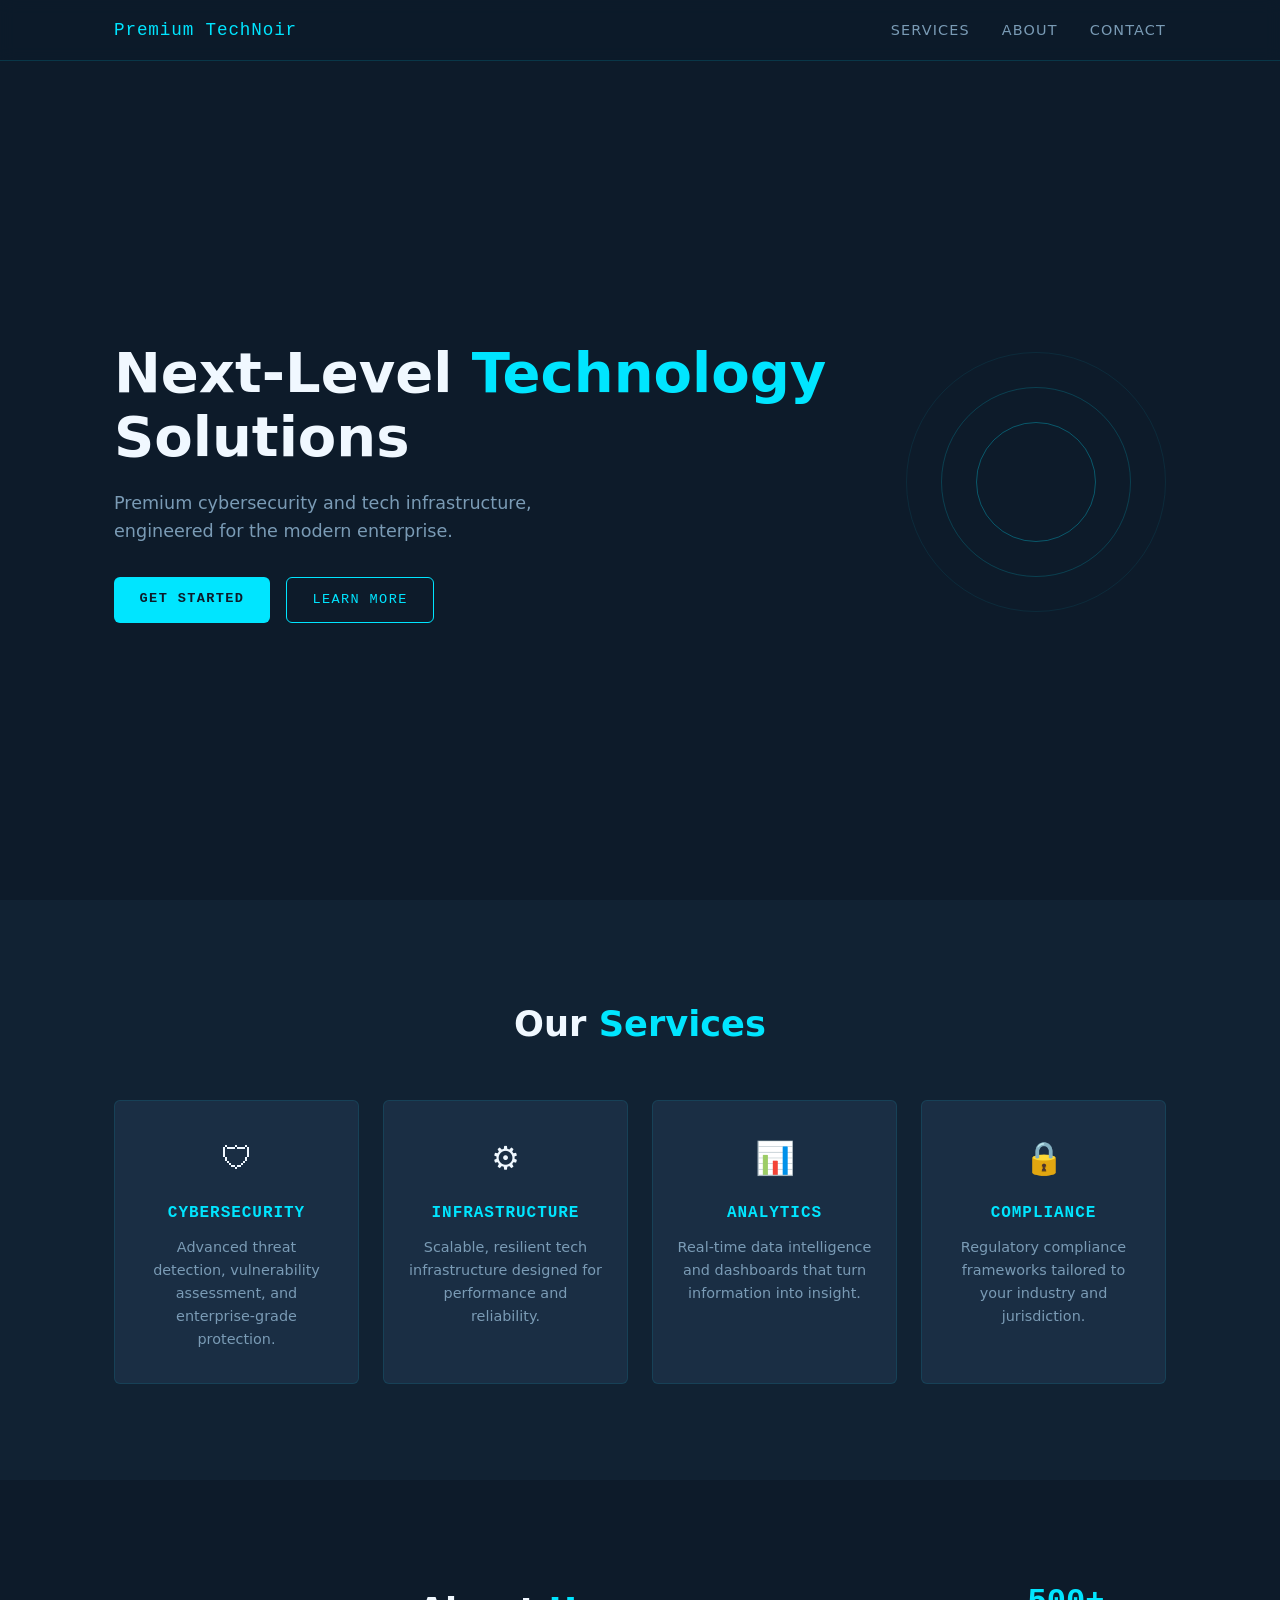
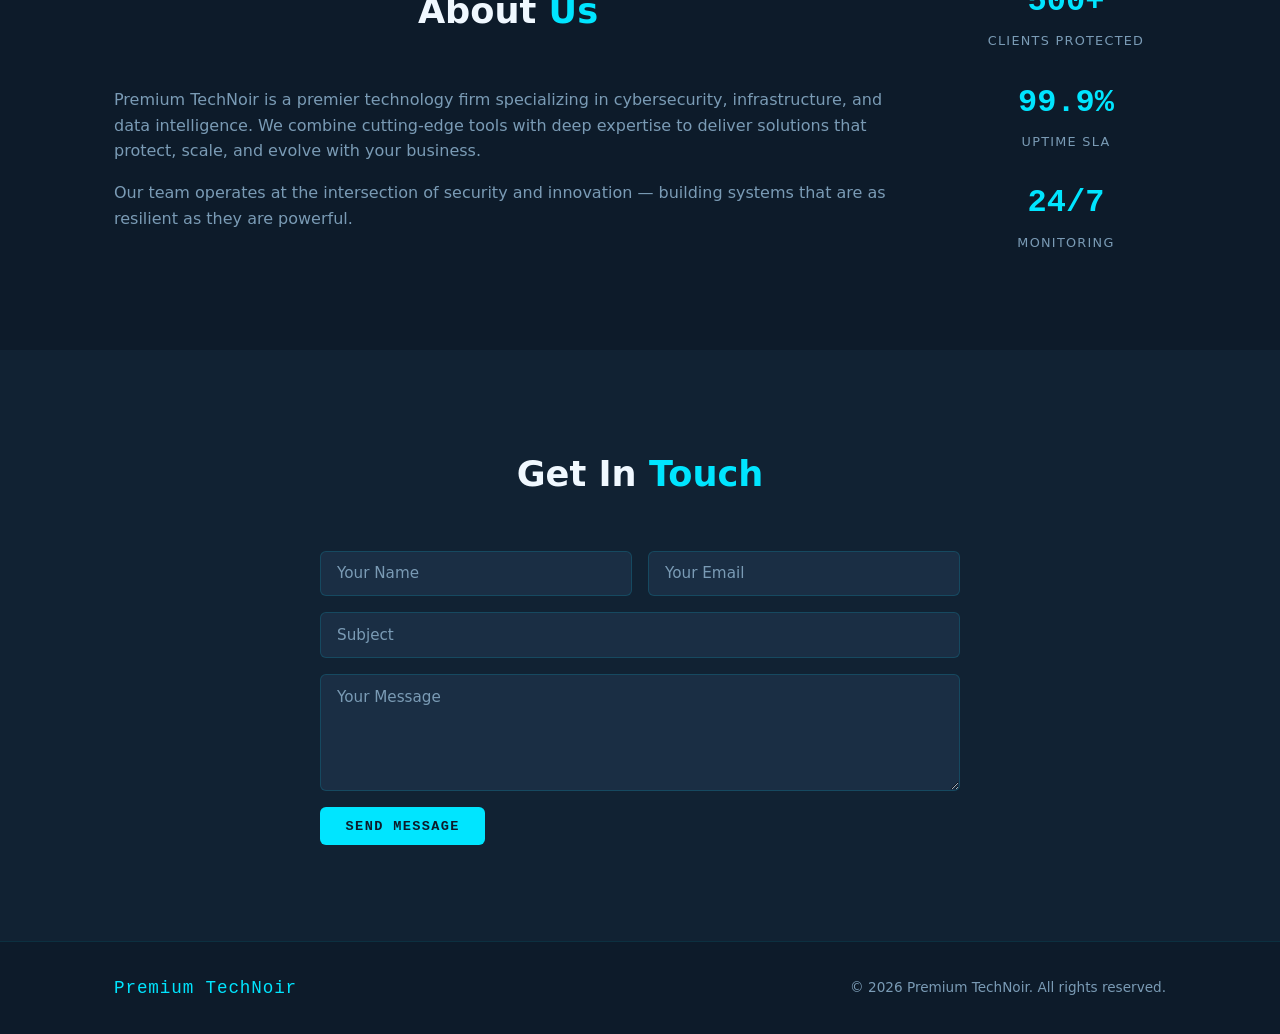
==== index.html @ f31e82f6 "Initial commit — Premium TechNoir website" ====
<!DOCTYPE html>
<html lang="en">
<head>
  <meta charset="UTF-8" />
  <meta name="viewport" content="width=device-width, initial-scale=1.0" />
  <title>Premium TechNoir</title>
  <link rel="stylesheet" href="styles.css" />
</head>
<body>
  <header class="site-header">
    <nav class="nav">
      <div class="nav-brand">
        <span class="brand-name">Premium TechNoir</span>
      </div>
      <ul class="nav-links">
        <li><a href="#services">Services</a></li>
        <li><a href="#about">About</a></li>
        <li><a href="#contact">Contact</a></li>
      </ul>
      <button class="nav-toggle" aria-label="Toggle menu">&#9776;</button>
    </nav>
  </header>

  <main>
    <section class="hero">
      <div class="hero-content">
        <h1 class="hero-title">
          Next-Level <span class="accent">Technology</span><br />
          Solutions
        </h1>
        <p class="hero-subtitle">
          Premium cybersecurity and tech infrastructure, engineered for the modern enterprise.
        </p>
        <div class="hero-cta">
          <a href="#contact" class="btn btn-primary">Get Started</a>
          <a href="#services" class="btn btn-outline">Learn More</a>
        </div>
      </div>
      <div class="hero-graphic">
        <div class="shield-ring ring-1"></div>
        <div class="shield-ring ring-2"></div>
        <div class="shield-ring ring-3"></div>
      </div>
    </section>

    <section id="services" class="services">
      <div class="container">
        <h2 class="section-title">Our <span class="accent">Services</span></h2>
        <div class="services-grid">
          <div class="service-card">
            <div class="service-icon">&#128737;</div>
            <h3>Cybersecurity</h3>
            <p>Advanced threat detection, vulnerability assessment, and enterprise-grade protection.</p>
          </div>
          <div class="service-card">
            <div class="service-icon">&#9881;</div>
            <h3>Infrastructure</h3>
            <p>Scalable, resilient tech infrastructure designed for performance and reliability.</p>
          </div>
          <div class="service-card">
            <div class="service-icon">&#128202;</div>
            <h3>Analytics</h3>
            <p>Real-time data intelligence and dashboards that turn information into insight.</p>
          </div>
          <div class="service-card">
            <div class="service-icon">&#128274;</div>
            <h3>Compliance</h3>
            <p>Regulatory compliance frameworks tailored to your industry and jurisdiction.</p>
          </div>
        </div>
      </div>
    </section>

    <section id="about" class="about">
      <div class="container about-inner">
        <div class="about-text">
          <h2 class="section-title">About <span class="accent">Us</span></h2>
          <p>
            Premium TechNoir is a premier technology firm specializing in cybersecurity,
            infrastructure, and data intelligence. We combine cutting-edge tools with
            deep expertise to deliver solutions that protect, scale, and evolve with your business.
          </p>
          <p>
            Our team operates at the intersection of security and innovation —
            building systems that are as resilient as they are powerful.
          </p>
        </div>
        <div class="about-stats">
          <div class="stat">
            <span class="stat-number accent">500+</span>
            <span class="stat-label">Clients Protected</span>
          </div>
          <div class="stat">
            <span class="stat-number accent">99.9%</span>
            <span class="stat-label">Uptime SLA</span>
          </div>
          <div class="stat">
            <span class="stat-number accent">24/7</span>
            <span class="stat-label">Monitoring</span>
          </div>
        </div>
      </div>
    </section>

    <section id="contact" class="contact">
      <div class="container">
        <h2 class="section-title">Get In <span class="accent">Touch</span></h2>
        <form class="contact-form" id="contactForm">
          <div class="form-row">
            <input type="text" name="name" placeholder="Your Name" required />
            <input type="email" name="email" placeholder="Your Email" required />
          </div>
          <input type="text" name="subject" placeholder="Subject" />
          <textarea name="message" rows="5" placeholder="Your Message" required></textarea>
          <button type="submit" class="btn btn-primary">Send Message</button>
        </form>
      </div>
    </section>
  </main>

  <footer class="site-footer">
    <div class="container">
      <span class="brand-name">Premium TechNoir</span>
      <p class="footer-copy">&copy; 2026 Premium TechNoir. All rights reserved.</p>
    </div>
  </footer>

  <script src="script.js"></script>
</body>
</html>
---- styles.css ----
/* ── Brand tokens ── */
:root {
  --cyan:       #00E5FF;
  --cyan-dim:   #00B4D8;
  --navy:       #0D1B2A;
  --navy-mid:   #112233;
  --navy-light: #1A2E44;
  --white:      #F0F8FF;
  --muted:      #7A9BB5;
  --font-mono:  'Courier New', Courier, monospace;
  --font-sans:  'Segoe UI', system-ui, sans-serif;
  --radius:     6px;
  --transition: 0.25s ease;
}

/* ── Reset ── */
*, *::before, *::after { box-sizing: border-box; margin: 0; padding: 0; }
html { scroll-behavior: smooth; }

body {
  background: var(--navy);
  color: var(--white);
  font-family: var(--font-sans);
  line-height: 1.6;
}

a { color: var(--cyan); text-decoration: none; }
a:hover { color: var(--white); }

.container {
  max-width: 1100px;
  margin: 0 auto;
  padding: 0 1.5rem;
}

.accent { color: var(--cyan); }

/* ── Header / Nav ── */
.site-header {
  position: fixed;
  top: 0; left: 0; right: 0;
  z-index: 100;
  background: rgba(13, 27, 42, 0.92);
  backdrop-filter: blur(8px);
  border-bottom: 1px solid rgba(0, 229, 255, 0.15);
}

.nav {
  max-width: 1100px;
  margin: 0 auto;
  padding: 1rem 1.5rem;
  display: flex;
  align-items: center;
  justify-content: space-between;
}

.brand-name {
  font-family: var(--font-mono);
  font-size: 1.1rem;
  color: var(--cyan);
  letter-spacing: 0.05em;
}

.nav-links {
  list-style: none;
  display: flex;
  gap: 2rem;
}

.nav-links a {
  font-size: 0.9rem;
  letter-spacing: 0.08em;
  text-transform: uppercase;
  color: var(--muted);
  transition: color var(--transition);
}

.nav-links a:hover { color: var(--cyan); }

.nav-toggle {
  display: none;
  background: none;
  border: none;
  color: var(--cyan);
  font-size: 1.4rem;
  cursor: pointer;
}

/* ── Buttons ── */
.btn {
  display: inline-block;
  padding: 0.7rem 1.6rem;
  border-radius: var(--radius);
  font-family: var(--font-mono);
  font-size: 0.85rem;
  letter-spacing: 0.1em;
  text-transform: uppercase;
  transition: all var(--transition);
  cursor: pointer;
  border: none;
}

.btn-primary {
  background: var(--cyan);
  color: var(--navy);
  font-weight: 700;
}

.btn-primary:hover {
  background: var(--white);
  color: var(--navy);
  transform: translateY(-2px);
  box-shadow: 0 0 20px rgba(0, 229, 255, 0.4);
}

.btn-outline {
  background: transparent;
  color: var(--cyan);
  border: 1px solid var(--cyan);
}

.btn-outline:hover {
  background: rgba(0, 229, 255, 0.1);
  transform: translateY(-2px);
}

/* ── Hero ── */
.hero {
  min-height: 100vh;
  display: flex;
  align-items: center;
  padding: 8rem 1.5rem 4rem;
  max-width: 1100px;
  margin: 0 auto;
  gap: 3rem;
}

.hero-content { flex: 1; }

.hero-title {
  font-size: clamp(2rem, 5vw, 3.5rem);
  font-weight: 700;
  line-height: 1.15;
  margin-bottom: 1.2rem;
}

.hero-subtitle {
  font-size: 1.1rem;
  color: var(--muted);
  max-width: 500px;
  margin-bottom: 2rem;
}

.hero-cta { display: flex; gap: 1rem; flex-wrap: wrap; }

/* ── Animated rings (decorative) ── */
.hero-graphic {
  flex: 0 0 260px;
  position: relative;
  height: 260px;
  display: flex;
  align-items: center;
  justify-content: center;
}

.shield-ring {
  position: absolute;
  border-radius: 50%;
  border: 1px solid rgba(0, 229, 255, 0.3);
  animation: pulse 3s ease-in-out infinite;
}

.ring-1 { width: 120px; height: 120px; animation-delay: 0s; }
.ring-2 { width: 190px; height: 190px; animation-delay: 0.6s; border-color: rgba(0, 229, 255, 0.18); }
.ring-3 { width: 260px; height: 260px; animation-delay: 1.2s; border-color: rgba(0, 229, 255, 0.08); }

@keyframes pulse {
  0%, 100% { transform: scale(1);   opacity: 1; }
  50%       { transform: scale(1.05); opacity: 0.6; }
}

/* ── Services ── */
.services {
  padding: 6rem 0;
  background: var(--navy-mid);
}

.section-title {
  font-size: clamp(1.5rem, 3vw, 2.2rem);
  font-weight: 700;
  margin-bottom: 3rem;
  text-align: center;
}

.services-grid {
  display: grid;
  grid-template-columns: repeat(auto-fit, minmax(220px, 1fr));
  gap: 1.5rem;
}

.service-card {
  background: var(--navy-light);
  border: 1px solid rgba(0, 229, 255, 0.1);
  border-radius: var(--radius);
  padding: 2rem 1.5rem;
  text-align: center;
  transition: border-color var(--transition), transform var(--transition), box-shadow var(--transition);
}

.service-card:hover {
  border-color: var(--cyan);
  transform: translateY(-4px);
  box-shadow: 0 0 24px rgba(0, 229, 255, 0.15);
}

.service-icon {
  font-size: 2rem;
  margin-bottom: 1rem;
}

.service-card h3 {
  font-family: var(--font-mono);
  color: var(--cyan);
  margin-bottom: 0.6rem;
  font-size: 1rem;
  letter-spacing: 0.06em;
  text-transform: uppercase;
}

.service-card p { color: var(--muted); font-size: 0.9rem; }

/* ── About ── */
.about { padding: 6rem 0; }

.about-inner {
  display: flex;
  gap: 4rem;
  align-items: center;
  flex-wrap: wrap;
}

.about-text { flex: 1; min-width: 280px; }
.about-text p { color: var(--muted); margin-bottom: 1rem; }

.about-stats {
  display: flex;
  flex-direction: column;
  gap: 1.5rem;
  flex: 0 0 200px;
}

.stat { text-align: center; }

.stat-number {
  display: block;
  font-family: var(--font-mono);
  font-size: 2rem;
  font-weight: 700;
}

.stat-label {
  font-size: 0.8rem;
  text-transform: uppercase;
  letter-spacing: 0.1em;
  color: var(--muted);
}

/* ── Contact ── */
.contact {
  padding: 6rem 0;
  background: var(--navy-mid);
}

.contact-form {
  display: flex;
  flex-direction: column;
  gap: 1rem;
  max-width: 640px;
  margin: 0 auto;
}

.form-row {
  display: grid;
  grid-template-columns: 1fr 1fr;
  gap: 1rem;
}

.contact-form input,
.contact-form textarea {
  background: var(--navy-light);
  border: 1px solid rgba(0, 229, 255, 0.15);
  border-radius: var(--radius);
  padding: 0.8rem 1rem;
  color: var(--white);
  font-family: var(--font-sans);
  font-size: 0.95rem;
  transition: border-color var(--transition);
  width: 100%;
}

.contact-form input:focus,
.contact-form textarea:focus {
  outline: none;
  border-color: var(--cyan);
  box-shadow: 0 0 0 2px rgba(0, 229, 255, 0.15);
}

.contact-form input::placeholder,
.contact-form textarea::placeholder { color: var(--muted); }

.contact-form .btn { align-self: flex-start; }

/* ── Footer ── */
.site-footer {
  border-top: 1px solid rgba(0, 229, 255, 0.1);
  padding: 2rem 0;
}

.site-footer .container {
  display: flex;
  align-items: center;
  justify-content: space-between;
  flex-wrap: wrap;
  gap: 1rem;
}

.footer-copy { color: var(--muted); font-size: 0.85rem; }

/* ── Mobile ── */
@media (max-width: 768px) {
  .nav-links { display: none; }
  .nav-links.open {
    display: flex;
    flex-direction: column;
    position: absolute;
    top: 100%;
    left: 0; right: 0;
    background: var(--navy-mid);
    padding: 1.5rem;
    border-bottom: 1px solid rgba(0, 229, 255, 0.1);
    gap: 1rem;
  }
  .nav-toggle { display: block; }
  .hero { flex-direction: column; text-align: center; }
  .hero-graphic { display: none; }
  .hero-cta { justify-content: center; }
  .form-row { grid-template-columns: 1fr; }
  .about-stats { flex-direction: row; flex: unset; width: 100%; justify-content: space-around; }
}
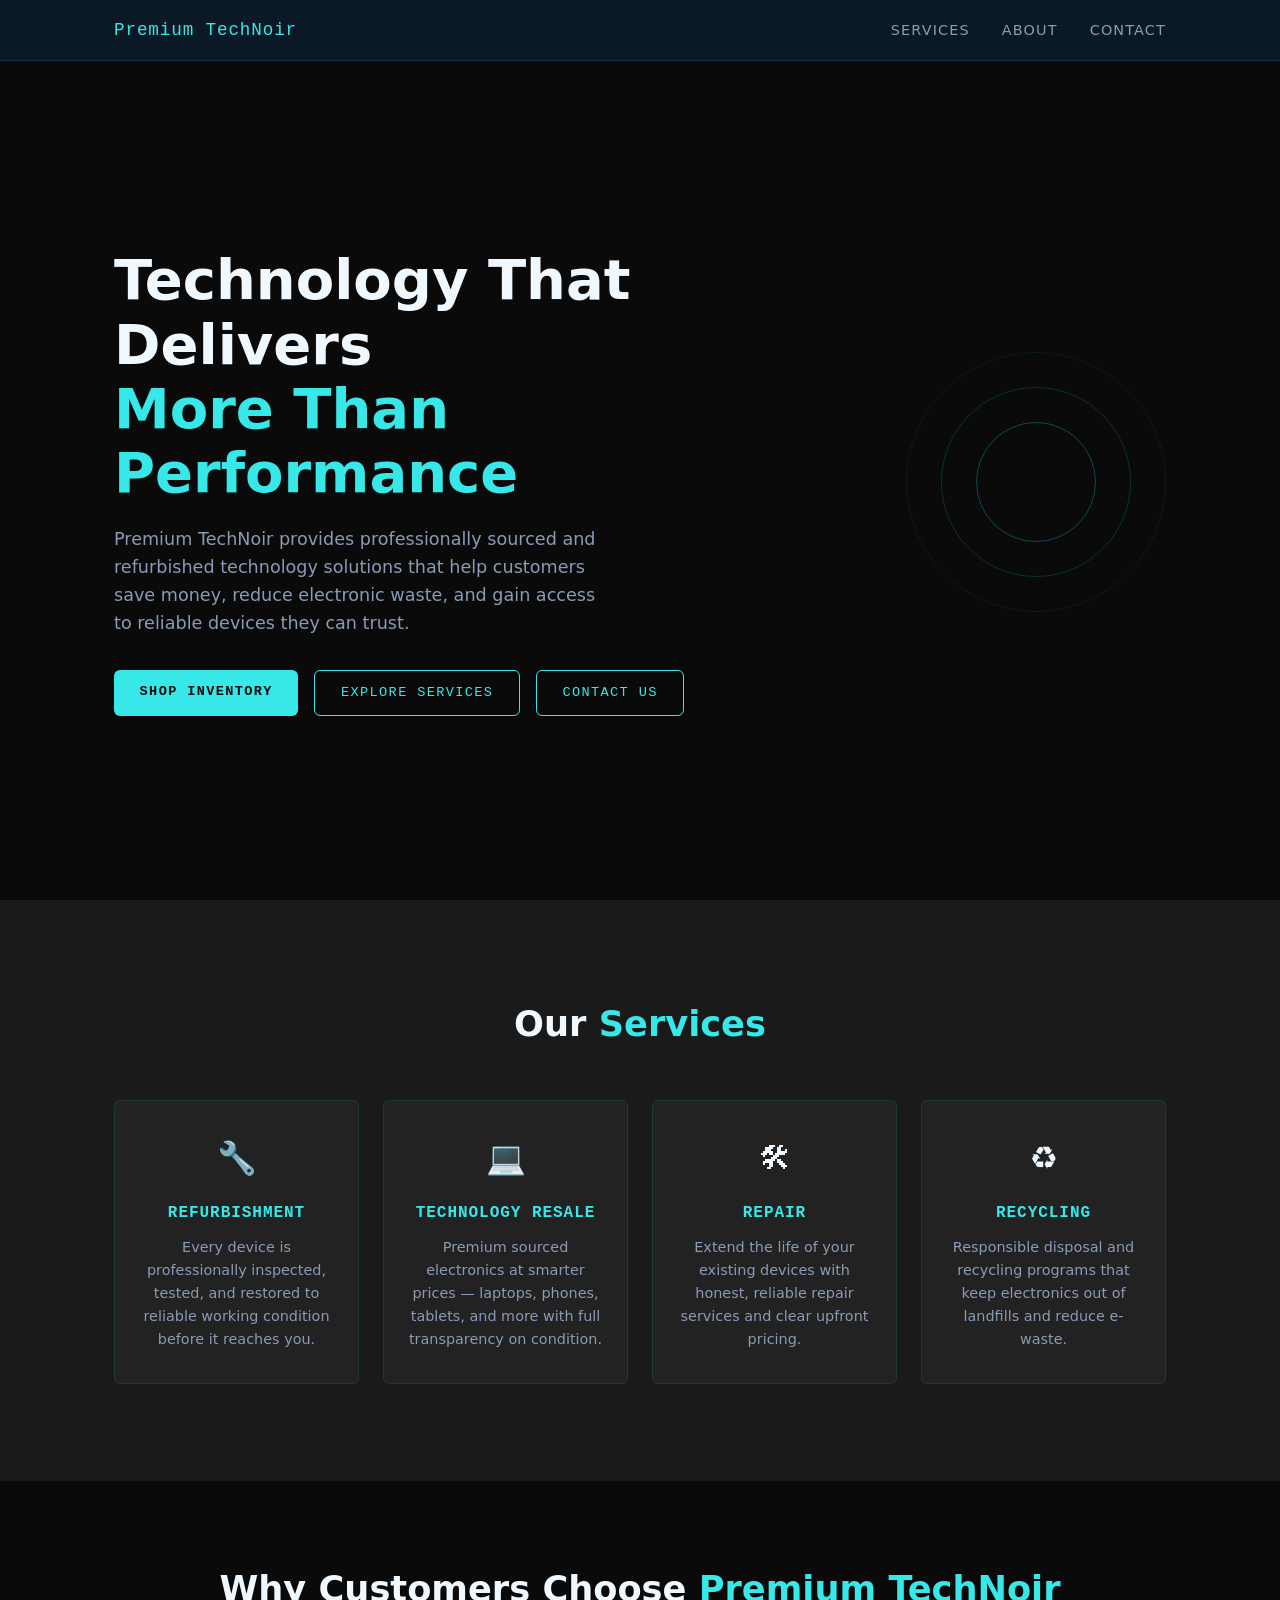
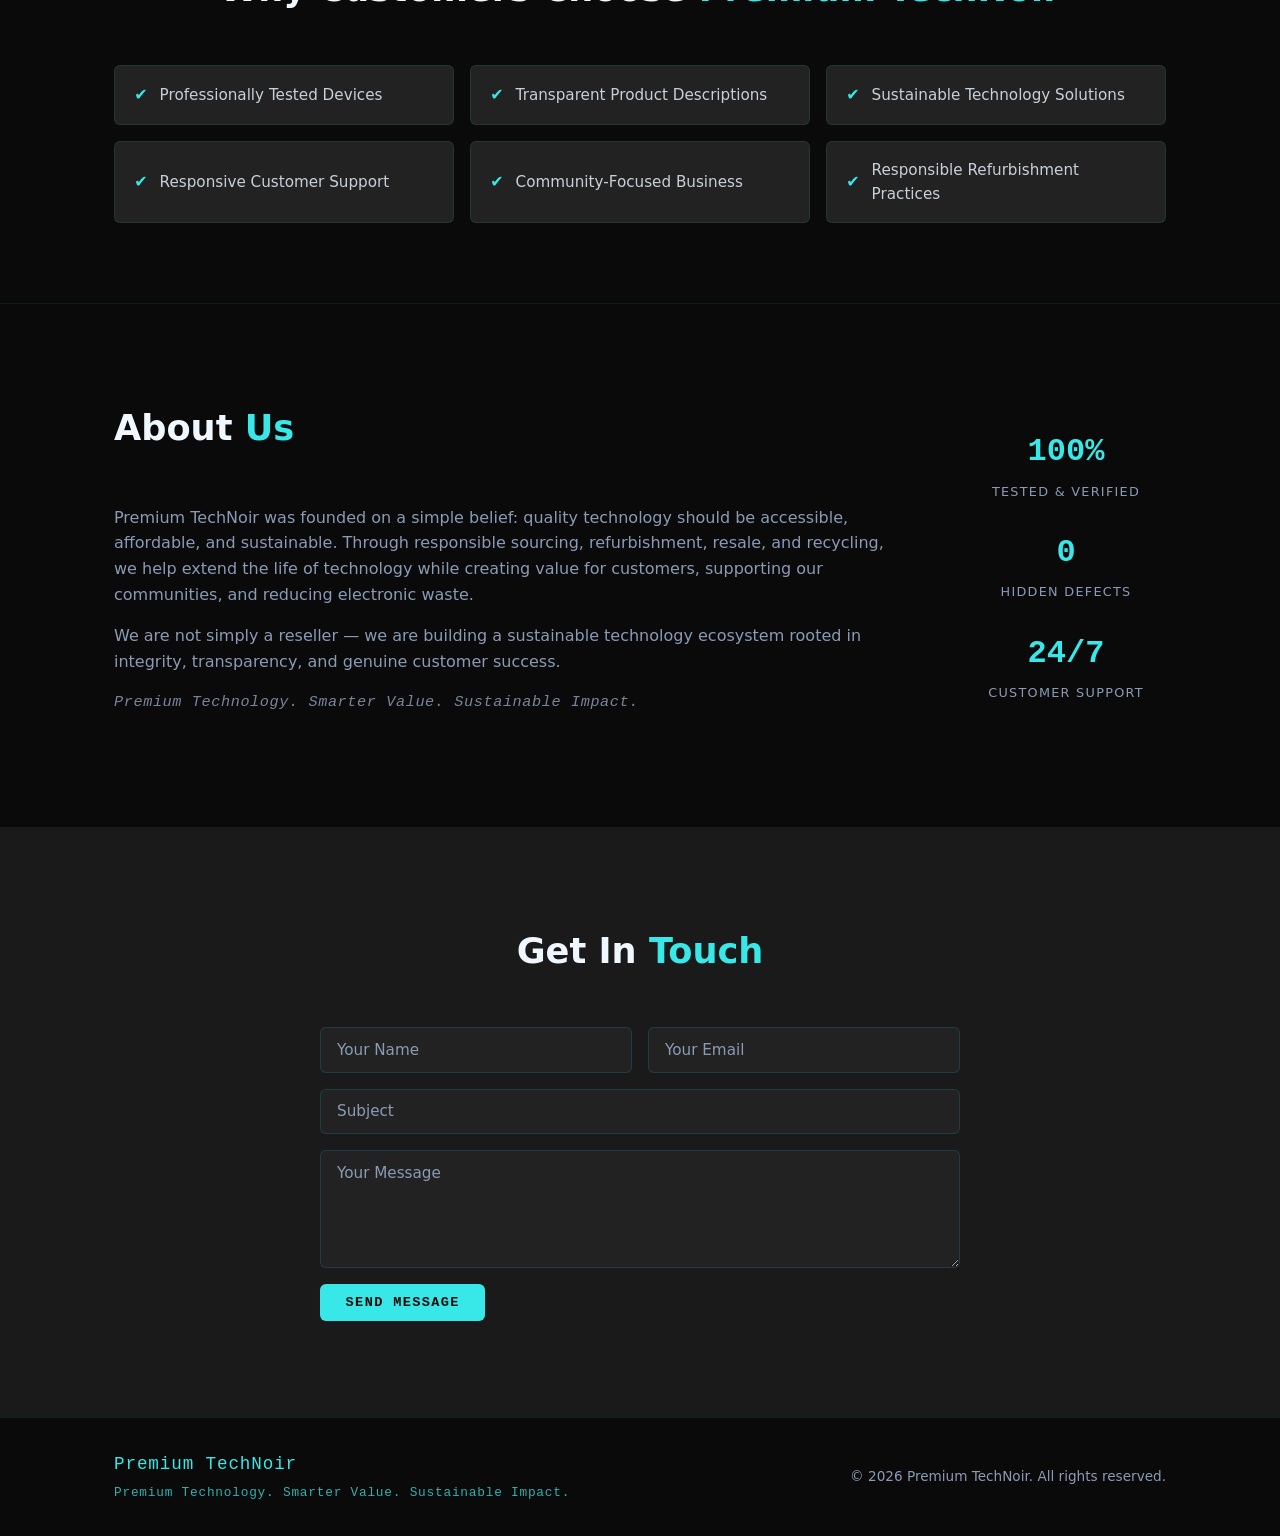
==== commit ddd300a6: "Merge staged website changes" ====
--- a/index.html
+++ b/index.html
@@ -3,7 +3,13 @@
 <head>
   <meta charset="UTF-8" />
   <meta name="viewport" content="width=device-width, initial-scale=1.0" />
-  <title>Premium TechNoir</title>
+  <title>Premium TechNoir — Premium Technology. Smarter Value. Sustainable Impact.</title>
+  <meta name="description" content="Premium TechNoir provides professionally sourced and refurbished technology solutions focused on quality, value, and sustainability. Resale, refurbishment, repair, and recycling." />
+  <meta name="theme-color" content="#38E8E8" />
+  <meta property="og:title" content="Premium TechNoir" />
+  <meta property="og:description" content="Premium Technology. Smarter Value. Sustainable Impact." />
+  <meta property="og:type" content="website" />
+  <link rel="icon" type="image/svg+xml" href="favicon.svg" />
   <link rel="stylesheet" href="styles.css" />
 </head>
 <body>
@@ -12,12 +18,12 @@
       <div class="nav-brand">
         <span class="brand-name">Premium TechNoir</span>
       </div>
-      <ul class="nav-links">
+      <ul class="nav-links" id="mainNav">
         <li><a href="#services">Services</a></li>
         <li><a href="#about">About</a></li>
         <li><a href="#contact">Contact</a></li>
       </ul>
-      <button class="nav-toggle" aria-label="Toggle menu">&#9776;</button>
+      <button class="nav-toggle" aria-label="Toggle menu" aria-controls="mainNav" aria-expanded="false">&#9776;</button>
     </nav>
   </header>
 
@@ -25,15 +31,16 @@
     <section class="hero">
       <div class="hero-content">
         <h1 class="hero-title">
-          Next-Level <span class="accent">Technology</span><br />
-          Solutions
+          Technology That Delivers<br />
+          <span class="accent">More Than Performance</span>
         </h1>
         <p class="hero-subtitle">
-          Premium cybersecurity and tech infrastructure, engineered for the modern enterprise.
+          Premium TechNoir provides professionally sourced and refurbished technology solutions that help customers save money, reduce electronic waste, and gain access to reliable devices they can trust.
         </p>
         <div class="hero-cta">
-          <a href="#contact" class="btn btn-primary">Get Started</a>
-          <a href="#services" class="btn btn-outline">Learn More</a>
+          <a href="inventory.html" class="btn btn-primary">Shop Inventory</a>
+          <a href="#services" class="btn btn-outline">Explore Services</a>
+          <a href="#contact" class="btn btn-outline">Contact Us</a>
         </div>
       </div>
       <div class="hero-graphic">
@@ -48,25 +55,39 @@
         <h2 class="section-title">Our <span class="accent">Services</span></h2>
         <div class="services-grid">
           <div class="service-card">
-            <div class="service-icon">&#128737;</div>
-            <h3>Cybersecurity</h3>
-            <p>Advanced threat detection, vulnerability assessment, and enterprise-grade protection.</p>
+            <div class="service-icon">&#128295;</div>
+            <h3>Refurbishment</h3>
+            <p>Every device is professionally inspected, tested, and restored to reliable working condition before it reaches you.</p>
           </div>
           <div class="service-card">
-            <div class="service-icon">&#9881;</div>
-            <h3>Infrastructure</h3>
-            <p>Scalable, resilient tech infrastructure designed for performance and reliability.</p>
+            <div class="service-icon">&#128187;</div>
+            <h3>Technology Resale</h3>
+            <p>Premium sourced electronics at smarter prices — laptops, phones, tablets, and more with full transparency on condition.</p>
           </div>
           <div class="service-card">
-            <div class="service-icon">&#128202;</div>
-            <h3>Analytics</h3>
-            <p>Real-time data intelligence and dashboards that turn information into insight.</p>
+            <div class="service-icon">&#128736;</div>
+            <h3>Repair</h3>
+            <p>Extend the life of your existing devices with honest, reliable repair services and clear upfront pricing.</p>
           </div>
           <div class="service-card">
-            <div class="service-icon">&#128274;</div>
-            <h3>Compliance</h3>
-            <p>Regulatory compliance frameworks tailored to your industry and jurisdiction.</p>
+            <div class="service-icon">&#9851;</div>
+            <h3>Recycling</h3>
+            <p>Responsible disposal and recycling programs that keep electronics out of landfills and reduce e-waste.</p>
           </div>
+        </div>
+      </div>
+    </section>
+
+    <section class="trust">
+      <div class="container">
+        <h2 class="section-title">Why Customers Choose <span class="accent">Premium TechNoir</span></h2>
+        <div class="trust-grid">
+          <div class="trust-item"><span class="trust-check">&#10004;</span><span>Professionally Tested Devices</span></div>
+          <div class="trust-item"><span class="trust-check">&#10004;</span><span>Transparent Product Descriptions</span></div>
+          <div class="trust-item"><span class="trust-check">&#10004;</span><span>Sustainable Technology Solutions</span></div>
+          <div class="trust-item"><span class="trust-check">&#10004;</span><span>Responsive Customer Support</span></div>
+          <div class="trust-item"><span class="trust-check">&#10004;</span><span>Community-Focused Business</span></div>
+          <div class="trust-item"><span class="trust-check">&#10004;</span><span>Responsible Refurbishment Practices</span></div>
         </div>
       </div>
     </section>
@@ -76,27 +97,29 @@
         <div class="about-text">
           <h2 class="section-title">About <span class="accent">Us</span></h2>
           <p>
-            Premium TechNoir is a premier technology firm specializing in cybersecurity,
-            infrastructure, and data intelligence. We combine cutting-edge tools with
-            deep expertise to deliver solutions that protect, scale, and evolve with your business.
+            Premium TechNoir was founded on a simple belief: quality technology should be accessible,
+            affordable, and sustainable. Through responsible sourcing, refurbishment, resale, and
+            recycling, we help extend the life of technology while creating value for customers,
+            supporting our communities, and reducing electronic waste.
           </p>
           <p>
-            Our team operates at the intersection of security and innovation —
-            building systems that are as resilient as they are powerful.
+            We are not simply a reseller — we are building a sustainable technology ecosystem
+            rooted in integrity, transparency, and genuine customer success.
           </p>
+          <p class="tagline-block"><em>Premium Technology. Smarter Value. Sustainable Impact.</em></p>
         </div>
         <div class="about-stats">
           <div class="stat">
-            <span class="stat-number accent">500+</span>
-            <span class="stat-label">Clients Protected</span>
+            <span class="stat-number accent">100%</span>
+            <span class="stat-label">Tested & Verified</span>
           </div>
           <div class="stat">
-            <span class="stat-number accent">99.9%</span>
-            <span class="stat-label">Uptime SLA</span>
+            <span class="stat-number accent">0</span>
+            <span class="stat-label">Hidden Defects</span>
           </div>
           <div class="stat">
             <span class="stat-number accent">24/7</span>
-            <span class="stat-label">Monitoring</span>
+            <span class="stat-label">Customer Support</span>
           </div>
         </div>
       </div>
@@ -105,13 +128,17 @@
     <section id="contact" class="contact">
       <div class="container">
         <h2 class="section-title">Get In <span class="accent">Touch</span></h2>
-        <form class="contact-form" id="contactForm">
+        <form class="contact-form" id="contactForm" action="mailto:directsales@premiumtechnoir.org" method="POST" enctype="text/plain">
           <div class="form-row">
-            <input type="text" name="name" placeholder="Your Name" required />
-            <input type="email" name="email" placeholder="Your Email" required />
+            <label class="sr-only" for="contactName">Your Name</label>
+            <input id="contactName" type="text" name="name" placeholder="Your Name" required />
+            <label class="sr-only" for="contactEmail">Your Email</label>
+            <input id="contactEmail" type="email" name="email" placeholder="Your Email" required />
           </div>
-          <input type="text" name="subject" placeholder="Subject" />
-          <textarea name="message" rows="5" placeholder="Your Message" required></textarea>
+          <label class="sr-only" for="contactSubject">Subject</label>
+          <input id="contactSubject" type="text" name="subject" placeholder="Subject" />
+          <label class="sr-only" for="contactMessage">Your Message</label>
+          <textarea id="contactMessage" name="message" rows="5" placeholder="Your Message" required></textarea>
           <button type="submit" class="btn btn-primary">Send Message</button>
         </form>
       </div>
@@ -120,7 +147,10 @@
 
   <footer class="site-footer">
     <div class="container">
-      <span class="brand-name">Premium TechNoir</span>
+      <div class="footer-brand">
+        <span class="brand-name">Premium TechNoir</span>
+        <p class="footer-motto">Premium Technology. Smarter Value. Sustainable Impact.</p>
+      </div>
       <p class="footer-copy">&copy; 2026 Premium TechNoir. All rights reserved.</p>
     </div>
   </footer>
--- a/styles.css
+++ b/styles.css
@@ -1,12 +1,13 @@
 /* ── Brand tokens ── */
 :root {
-  --cyan:       #00E5FF;
-  --cyan-dim:   #00B4D8;
-  --navy:       #0D1B2A;
-  --navy-mid:   #112233;
-  --navy-light: #1A2E44;
+  --cyan:       #38E8E8;
+  --cyan-dim:   #0F6FB8;
+  --silver:     #C7D0D9;
+  --navy:       #0A0A0A;
+  --navy-mid:   #1A1A1A;
+  --navy-light: #222222;
   --white:      #F0F8FF;
-  --muted:      #7A9BB5;
+  --muted:      #8A9BB5;
   --font-mono:  'Courier New', Courier, monospace;
   --font-sans:  'Segoe UI', system-ui, sans-serif;
   --radius:     6px;
@@ -34,6 +35,18 @@
 }
 
 .accent { color: var(--cyan); }
+
+.sr-only {
+  position: absolute;
+  width: 1px;
+  height: 1px;
+  padding: 0;
+  margin: -1px;
+  overflow: hidden;
+  clip: rect(0, 0, 0, 0);
+  white-space: nowrap;
+  border: 0;
+}
 
 /* ── Header / Nav ── */
 .site-header {
@@ -229,8 +242,48 @@
 
 .service-card p { color: var(--muted); font-size: 0.9rem; }
 
+/* ── Trust section ── */
+.trust {
+  padding: 5rem 0;
+  background: var(--navy);
+  border-top: 1px solid rgba(56, 232, 232, 0.08);
+  border-bottom: 1px solid rgba(56, 232, 232, 0.08);
+}
+
+.trust-grid {
+  display: grid;
+  grid-template-columns: repeat(auto-fit, minmax(260px, 1fr));
+  gap: 1rem;
+}
+
+.trust-item {
+  display: flex;
+  align-items: center;
+  gap: 0.75rem;
+  padding: 1rem 1.2rem;
+  background: var(--navy-light);
+  border: 1px solid rgba(56, 232, 232, 0.1);
+  border-radius: var(--radius);
+  font-size: 0.95rem;
+  color: var(--silver);
+  transition: border-color var(--transition), color var(--transition);
+}
+
+.trust-item:hover {
+  border-color: var(--cyan);
+  color: var(--white);
+}
+
+.trust-check {
+  color: var(--cyan);
+  font-size: 1rem;
+  flex-shrink: 0;
+}
+
 /* ── About ── */
 .about { padding: 6rem 0; }
+
+.about .section-title { text-align: left; }
 
 .about-inner {
   display: flex;
@@ -324,7 +377,18 @@
   gap: 1rem;
 }
 
+.footer-brand { display: flex; flex-direction: column; gap: 0.3rem; }
+.footer-motto { font-size: 0.8rem; color: var(--cyan); font-family: var(--font-mono); letter-spacing: 0.06em; opacity: 0.75; }
 .footer-copy { color: var(--muted); font-size: 0.85rem; }
+
+.tagline-block {
+  margin-top: 1rem;
+  font-size: 0.95rem;
+  color: var(--cyan);
+  font-family: var(--font-mono);
+  letter-spacing: 0.04em;
+  opacity: 0.85;
+}
 
 /* ── Mobile ── */
 @media (max-width: 768px) {
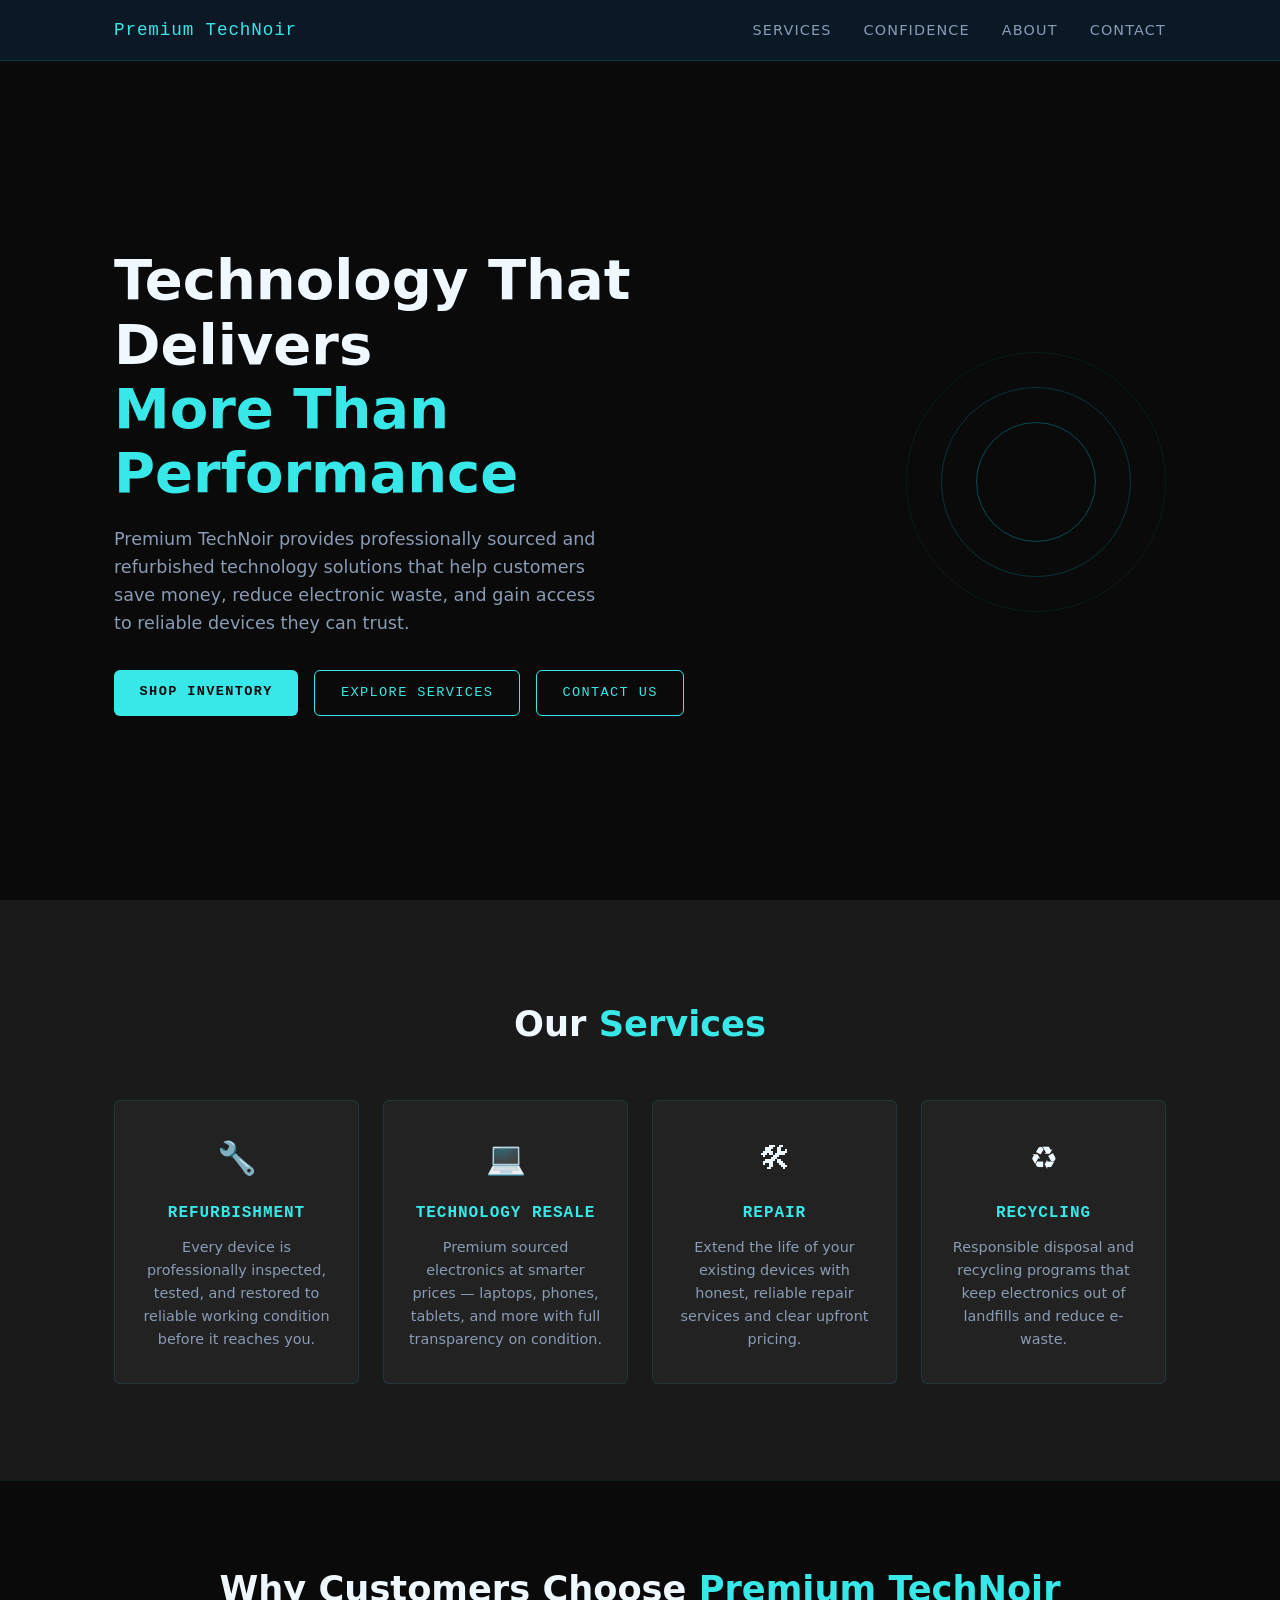
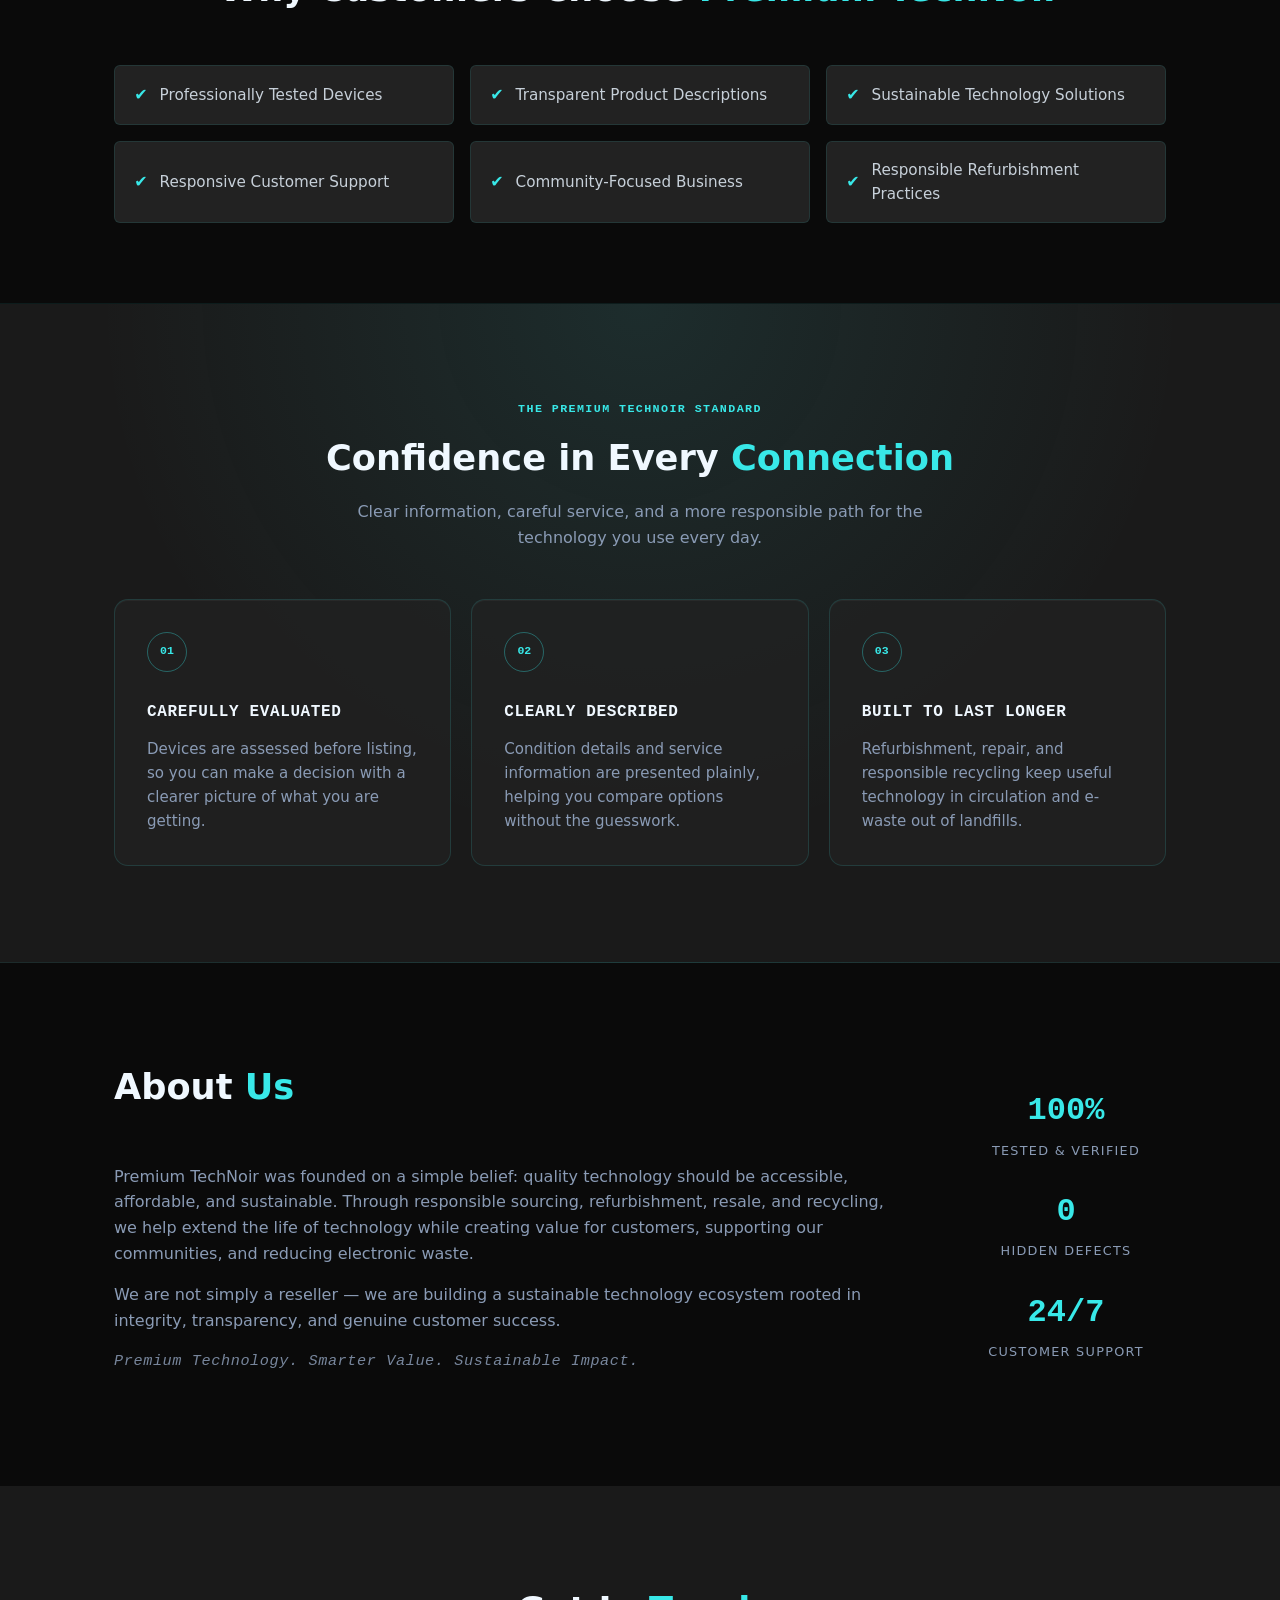
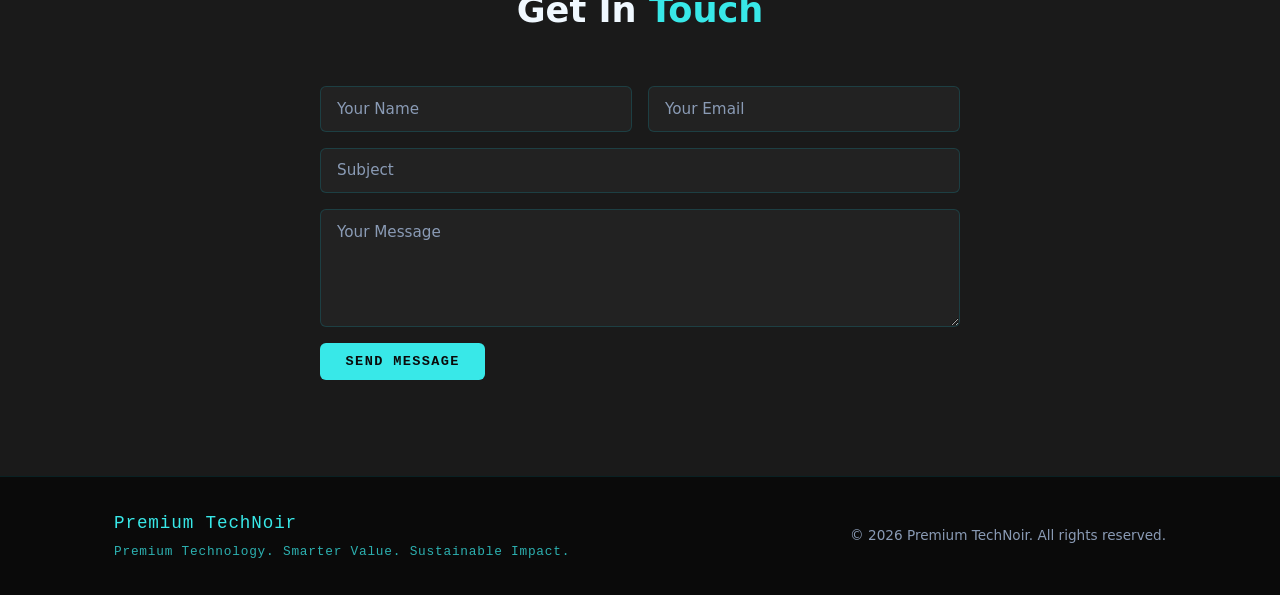
==== commit a8ed1a14: "feat: add customer confidence section" ====
--- a/index.html
+++ b/index.html
@@ -20,6 +20,7 @@
       </div>
       <ul class="nav-links" id="mainNav">
         <li><a href="#services">Services</a></li>
+        <li><a href="#confidence">Confidence</a></li>
         <li><a href="#about">About</a></li>
         <li><a href="#contact">Contact</a></li>
       </ul>
@@ -92,6 +93,31 @@
       </div>
     </section>
 
+    <section id="confidence" class="confidence" aria-labelledby="confidence-title">
+      <div class="container">
+        <p class="section-eyebrow">The Premium TechNoir standard</p>
+        <h2 class="section-title" id="confidence-title">Confidence in Every <span class="accent">Connection</span></h2>
+        <p class="confidence-intro">Clear information, careful service, and a more responsible path for the technology you use every day.</p>
+        <div class="confidence-grid">
+          <article class="confidence-card">
+            <span class="confidence-icon" aria-hidden="true">01</span>
+            <h3>Carefully Evaluated</h3>
+            <p>Devices are assessed before listing, so you can make a decision with a clearer picture of what you are getting.</p>
+          </article>
+          <article class="confidence-card">
+            <span class="confidence-icon" aria-hidden="true">02</span>
+            <h3>Clearly Described</h3>
+            <p>Condition details and service information are presented plainly, helping you compare options without the guesswork.</p>
+          </article>
+          <article class="confidence-card">
+            <span class="confidence-icon" aria-hidden="true">03</span>
+            <h3>Built to Last Longer</h3>
+            <p>Refurbishment, repair, and responsible recycling keep useful technology in circulation and e-waste out of landfills.</p>
+          </article>
+        </div>
+      </div>
+    </section>
+
     <section id="about" class="about">
       <div class="container about-inner">
         <div class="about-text">
--- a/styles.css
+++ b/styles.css
@@ -279,6 +279,83 @@
   font-size: 1rem;
   flex-shrink: 0;
 }
+
+/* ── Customer confidence ── */
+.confidence {
+  padding: 6rem 0;
+  background:
+    radial-gradient(circle at 50% 0, rgba(56, 232, 232, 0.09), transparent 34rem),
+    var(--navy-mid);
+  border-bottom: 1px solid rgba(56, 232, 232, 0.08);
+}
+
+.section-eyebrow {
+  margin-bottom: 0.65rem;
+  color: var(--cyan);
+  font-family: var(--font-mono);
+  font-size: 0.73rem;
+  font-weight: 700;
+  letter-spacing: 0.12em;
+  text-align: center;
+  text-transform: uppercase;
+}
+
+.confidence .section-title { margin-bottom: 0.85rem; }
+
+.confidence-intro {
+  max-width: 620px;
+  margin: 0 auto;
+  color: var(--muted);
+  text-align: center;
+}
+
+.confidence-grid {
+  display: grid;
+  grid-template-columns: repeat(3, minmax(0, 1fr));
+  gap: 1.25rem;
+  margin-top: 3rem;
+}
+
+.confidence-card {
+  min-height: 245px;
+  padding: 2rem;
+  background: rgba(34, 34, 34, 0.72);
+  border: 1px solid rgba(56, 232, 232, 0.14);
+  border-radius: 14px;
+  box-shadow: inset 0 1px 0 rgba(240, 248, 255, 0.04);
+  transition: transform var(--transition), border-color var(--transition), box-shadow var(--transition);
+}
+
+.confidence-card:hover {
+  border-color: rgba(56, 232, 232, 0.65);
+  box-shadow: 0 18px 38px rgba(0, 0, 0, 0.24), 0 0 28px rgba(56, 232, 232, 0.1);
+  transform: translateY(-5px);
+}
+
+.confidence-icon {
+  display: inline-grid;
+  width: 2.5rem;
+  height: 2.5rem;
+  place-items: center;
+  margin-bottom: 1.75rem;
+  border: 1px solid rgba(56, 232, 232, 0.35);
+  border-radius: 50%;
+  color: var(--cyan);
+  font-family: var(--font-mono);
+  font-size: 0.72rem;
+  font-weight: 700;
+}
+
+.confidence-card h3 {
+  margin-bottom: 0.75rem;
+  color: var(--white);
+  font-family: var(--font-mono);
+  font-size: 1rem;
+  letter-spacing: 0.04em;
+  text-transform: uppercase;
+}
+
+.confidence-card p { color: var(--muted); font-size: 0.94rem; }
 
 /* ── About ── */
 .about { padding: 6rem 0; }
@@ -410,4 +487,15 @@
   .hero-cta { justify-content: center; }
   .form-row { grid-template-columns: 1fr; }
   .about-stats { flex-direction: row; flex: unset; width: 100%; justify-content: space-around; }
-}
+  .confidence-grid { grid-template-columns: 1fr; }
+  .confidence-card { min-height: auto; }
+}
+
+@media (prefers-reduced-motion: reduce) {
+  *, *::before, *::after {
+    scroll-behavior: auto !important;
+    transition-duration: 0.01ms !important;
+    animation-duration: 0.01ms !important;
+    animation-iteration-count: 1 !important;
+  }
+}
